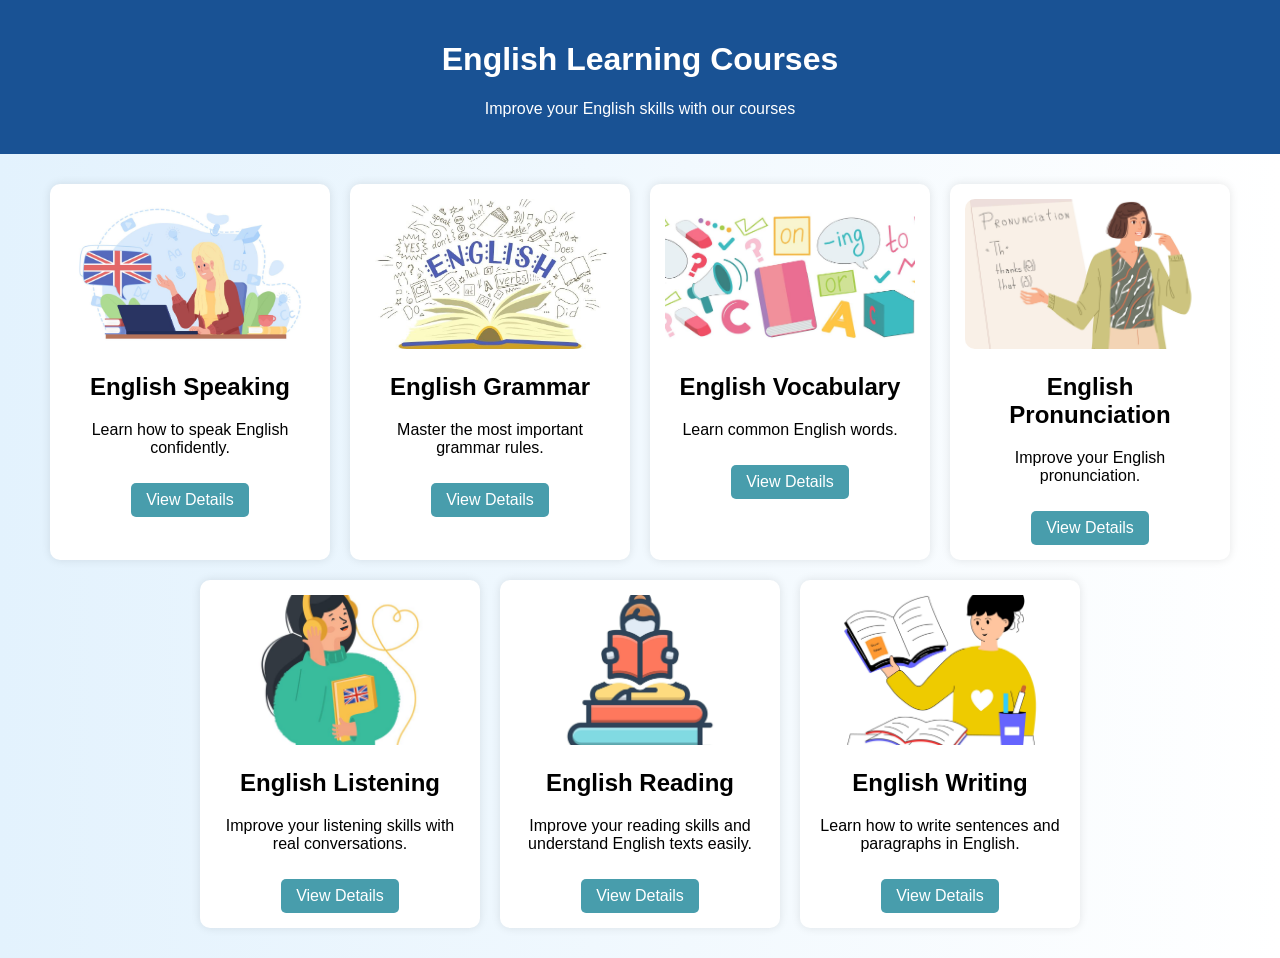
==== index.html @ 4ffb0e03 "creat new project" ====
<!DOCTYPE html>
<html lang="en">

<head>
    <meta charset="UTF-8">
    <meta name="viewport" content="width=device-width, initial-scale=1.0">
    <title>English Courses</title>
    <link rel="stylesheet" href="style.css">
</head>


<body>
    <header>
        <h1>English Learning Courses</h1>
        <p>Improve your English skills with our courses</p>
    </header>

    <div class="courses">

        <div class="course">
            <img src="images/speaking.jfif">
            <h2>English Speaking</h2>
            <p>Learn how to speak English confidently.</p>
            <a href="speaking.html">View Details</a>
        </div>

        <div class="course">
            <img src="images/grammer.jfif">
            <h2>English Grammar</h2>
            <p>Master the most important grammar rules.</p>
            <a href="grammar.html">View Details</a>
        </div>


        <div class="course">
            <img src="images/verb.jfif">
            <h2>English Vocabulary</h2>
            <p>Learn common English words.</p>
            <a href="vocabulary.html">View Details</a>
        </div>

        <div class="course">
            <img src="images/pronunciation.jfif">
            <h2>English Pronunciation</h2>
            <p>Improve your English pronunciation.</p>
            <a href="pronunciation.html">View Details</a>
        </div>

        <div class="course">
            <img src="images/listening.jfif">
            <h2>English Listening</h2>
            <p>Improve your listening skills with real conversations.</p>
            <a href="listening.html">View Details</a>
        </div>

        <div class="course">
            <img src="images/reading.jfif">
            <h2>English Reading</h2>
            <p>Improve your reading skills and understand English texts easily.</p>
            <a href="reading.html">View Details</a>
        </div>

        <div class="course">
            <img src="images/writing.jfif">
            <h2>English Writing</h2>
            <p>Learn how to write sentences and paragraphs in English.</p>
            <a href="writing.html">View Details</a>
        </div>


</body>

</html>
---- style.css ----
body {
    font-family: Arial;
    margin: 0;
    background: linear-gradient(to right, #e3f2fd, #ffffff);
    text-align: center;
}

header {
    background: #195294;
    color: white;
    padding: 20px;
}

.courses {
    display: flex;
    flex-wrap: wrap;
    justify-content: center;
    gap: 20px;
    padding: 30px;
}

.course {
    background: white;
    width: 250px;
    padding: 15px;
    border-radius: 10px;
    box-shadow: 0 0 10px rgba(0, 0, 0, 0.1);
}

.course img {
    width: 100%;
    height: 150px;
    object-fit: cover;
    border-radius: 10px;
}

.course a {
    display: inline-block;
    margin-top: 10px;
    padding: 8px 15px;
    background: #489dac;
    color: white;
    text-decoration: none;
    border-radius: 5px;
}

.course-page{
max-width: 900px;
margin: 40px auto;
background: white;
padding: 30px;
border-radius: 12px;
box-shadow: 0 0 15px rgba(0, 0, 0, 0.1);
}

.course-page h1{
color:  #195294;
margin-bottom: 15px;
}

.course-page p{
    font-size: 18px;
    line-height: 1.6;
    color: #444;
}

.video{
    margin-top: 20px;
}

.back-btn:hover{
    background: #489dac;
}
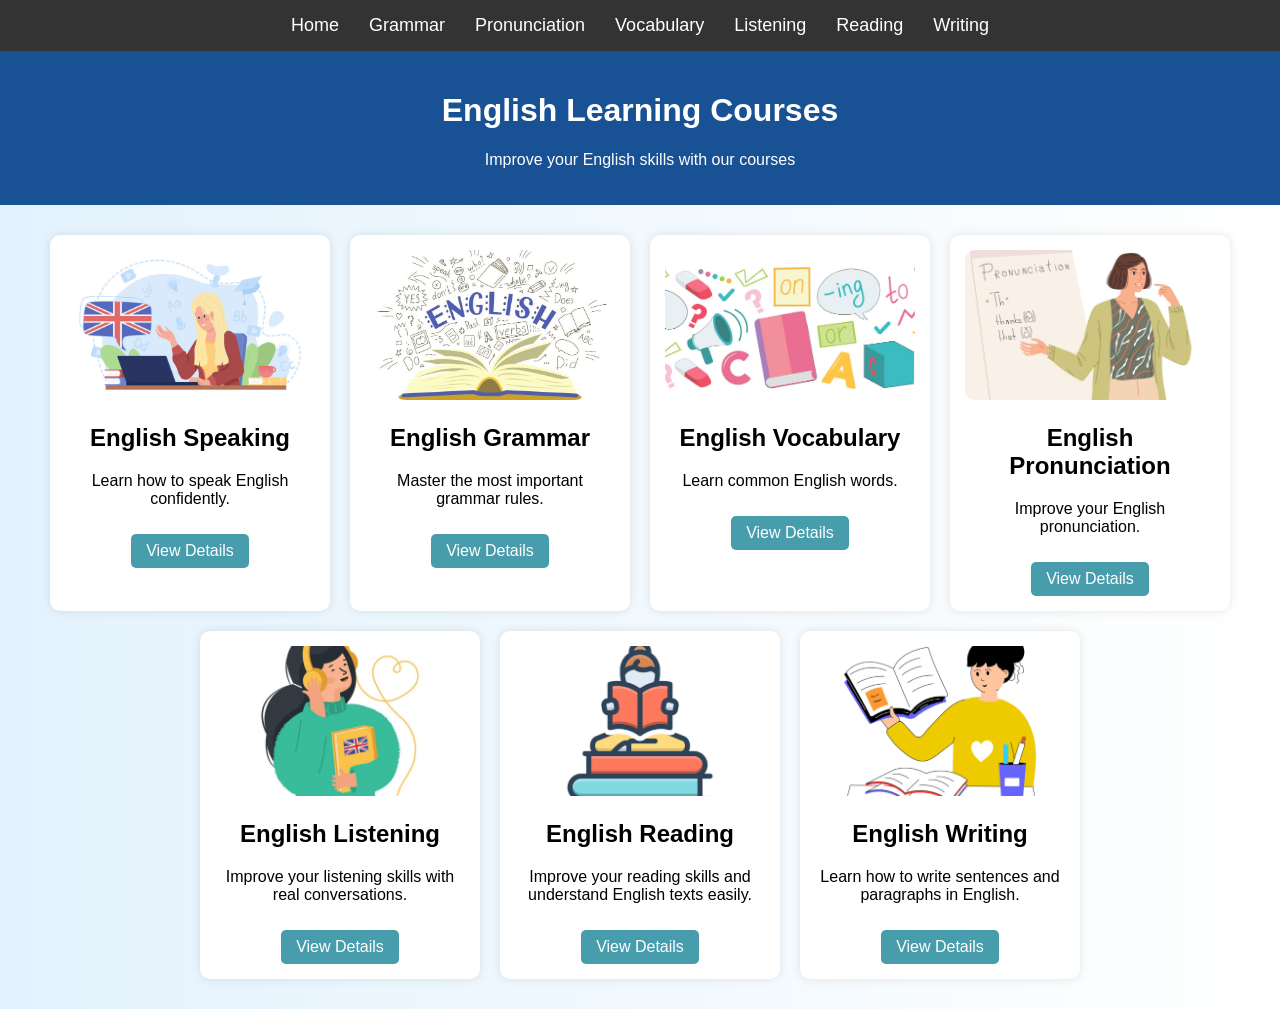
==== commit 71e6c141: "adding navbar" ====
--- a/index.html
+++ b/index.html
@@ -10,6 +10,25 @@
 
 
 <body>
+
+    <nav class="navbar">
+
+        <input type="checkbox" id="menu-toggle">
+
+        <label for="menu-toggle" class="menu-icon">&#9776;</label>
+
+        <ul class="menu">
+            <li><a href="index.html">Home</a></li>
+            <li><a href="grammar.html">Grammar</a></li>
+            <li><a href="pronunciation.html">Pronunciation</a></li>
+            <li><a href="vocabulary.html">Vocabulary</a></li>
+            <li><a href="listening.html">Listening</a></li>
+            <li><a href="reading.html">Reading</a></li>
+            <li><a href="writing.html">Writing</a></li>
+        </ul>
+        
+    </nav>
+
     <header>
         <h1>English Learning Courses</h1>
         <p>Improve your English skills with our courses</p>
--- a/style.css
+++ b/style.css
@@ -44,30 +44,103 @@
     border-radius: 5px;
 }
 
-.course-page{
-max-width: 900px;
-margin: 40px auto;
-background: white;
-padding: 30px;
-border-radius: 12px;
-box-shadow: 0 0 15px rgba(0, 0, 0, 0.1);
+.course-page {
+    max-width: 900px;
+    margin: 40px auto;
+    background: white;
+    padding: 30px;
+    border-radius: 12px;
+    box-shadow: 0 0 15px rgba(0, 0, 0, 0.1);
 }
 
-.course-page h1{
-color:  #195294;
-margin-bottom: 15px;
+.course-page h1 {
+    color: #195294;
+    margin-bottom: 15px;
 }
 
-.course-page p{
+.course-page p {
     font-size: 18px;
     line-height: 1.6;
     color: #444;
 }
 
-.video{
+.video {
     margin-top: 20px;
 }
 
-.back-btn:hover{
+.back-btn:hover {
     background: #489dac;
+}
+
+@media (max-width: 768px) {
+
+    .courses {
+        flex-direction: column;
+        align-items: center;
+    }
+
+    .course {
+        width: 90%;
+    }
+
+}
+
+.navbar{
+    background: #333;
+    padding: 15px;
+}
+
+.menu{
+    list-style: none;
+    display: flex;
+    justify-content: center;
+    margin: 0;
+    padding: 0;
+}
+
+.menu li{
+    margin: 0 15px;
+}
+
+.menu a{
+    color: white;
+    text-decoration: none;
+    font-size: 18px;
+}
+
+.menu a:hover{
+    color: #fdd700;
+}
+
+.menu-icon{
+    display: none;
+    font-size: 28px;
+    color: white;
+    cursor: pointer;
+}
+
+#menu-toggle{
+    display: none;
+}
+
+@media (max-width: 768px) {
+
+    .menu {
+        flex-direction: column;
+        display: none;
+        text-align: center;
+    }
+
+    .menu li {
+        margin: 10px 0;
+    }
+
+    .menu-icon{
+        display: block;
+        text-align: right;
+    }
+    
+    #menu-toggle:checked + .menu-icon + .menu{
+        display: flex;
+    }
 }
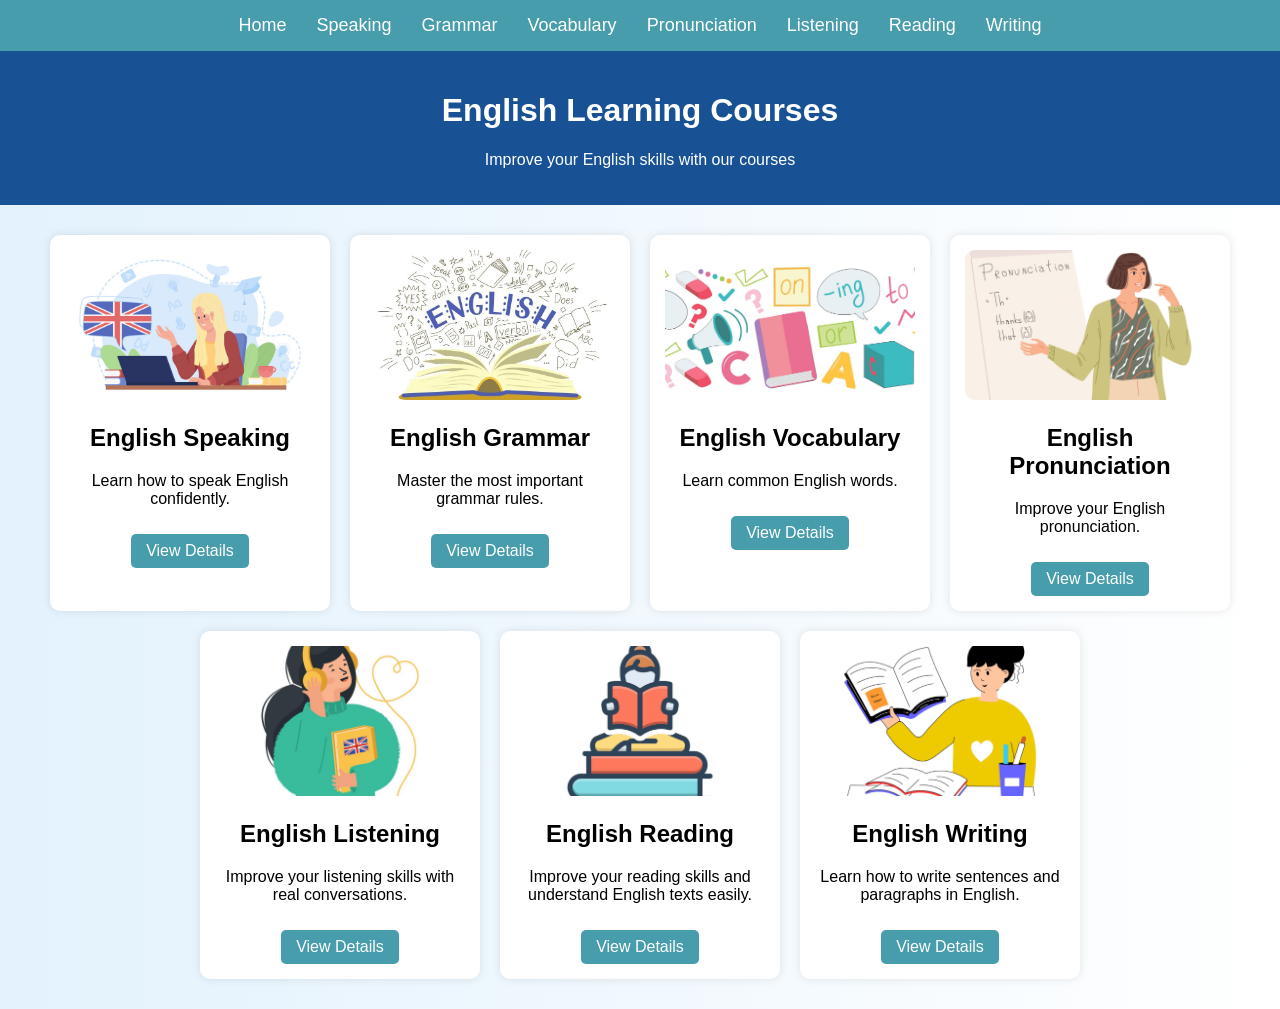
==== commit a3488354: "Addtion speaking to navbar" ====
--- a/index.html
+++ b/index.html
@@ -19,14 +19,15 @@
 
         <ul class="menu">
             <li><a href="index.html">Home</a></li>
+            <li><a href="speaking.html">Speaking</a></li>
             <li><a href="grammar.html">Grammar</a></li>
+            <li><a href="vocabulary.html">Vocabulary</a></li>
             <li><a href="pronunciation.html">Pronunciation</a></li>
-            <li><a href="vocabulary.html">Vocabulary</a></li>
             <li><a href="listening.html">Listening</a></li>
             <li><a href="reading.html">Reading</a></li>
             <li><a href="writing.html">Writing</a></li>
         </ul>
-        
+
     </nav>
 
     <header>
--- a/style.css
+++ b/style.css
@@ -85,12 +85,12 @@
 
 }
 
-.navbar{
-    background: #333;
+.navbar {
+    background: #489dac;
     padding: 15px;
 }
 
-.menu{
+.menu {
     list-style: none;
     display: flex;
     justify-content: center;
@@ -98,28 +98,28 @@
     padding: 0;
 }
 
-.menu li{
+.menu li {
     margin: 0 15px;
 }
 
-.menu a{
+.menu a {
     color: white;
     text-decoration: none;
     font-size: 18px;
 }
 
-.menu a:hover{
+.menu a:hover {
     color: #fdd700;
 }
 
-.menu-icon{
+.menu-icon {
     display: none;
     font-size: 28px;
     color: white;
     cursor: pointer;
 }
 
-#menu-toggle{
+#menu-toggle {
     display: none;
 }
 
@@ -135,12 +135,12 @@
         margin: 10px 0;
     }
 
-    .menu-icon{
+    .menu-icon {
         display: block;
         text-align: right;
     }
-    
-    #menu-toggle:checked + .menu-icon + .menu{
+
+    #menu-toggle:checked+.menu-icon+.menu {
         display: flex;
     }
 }
